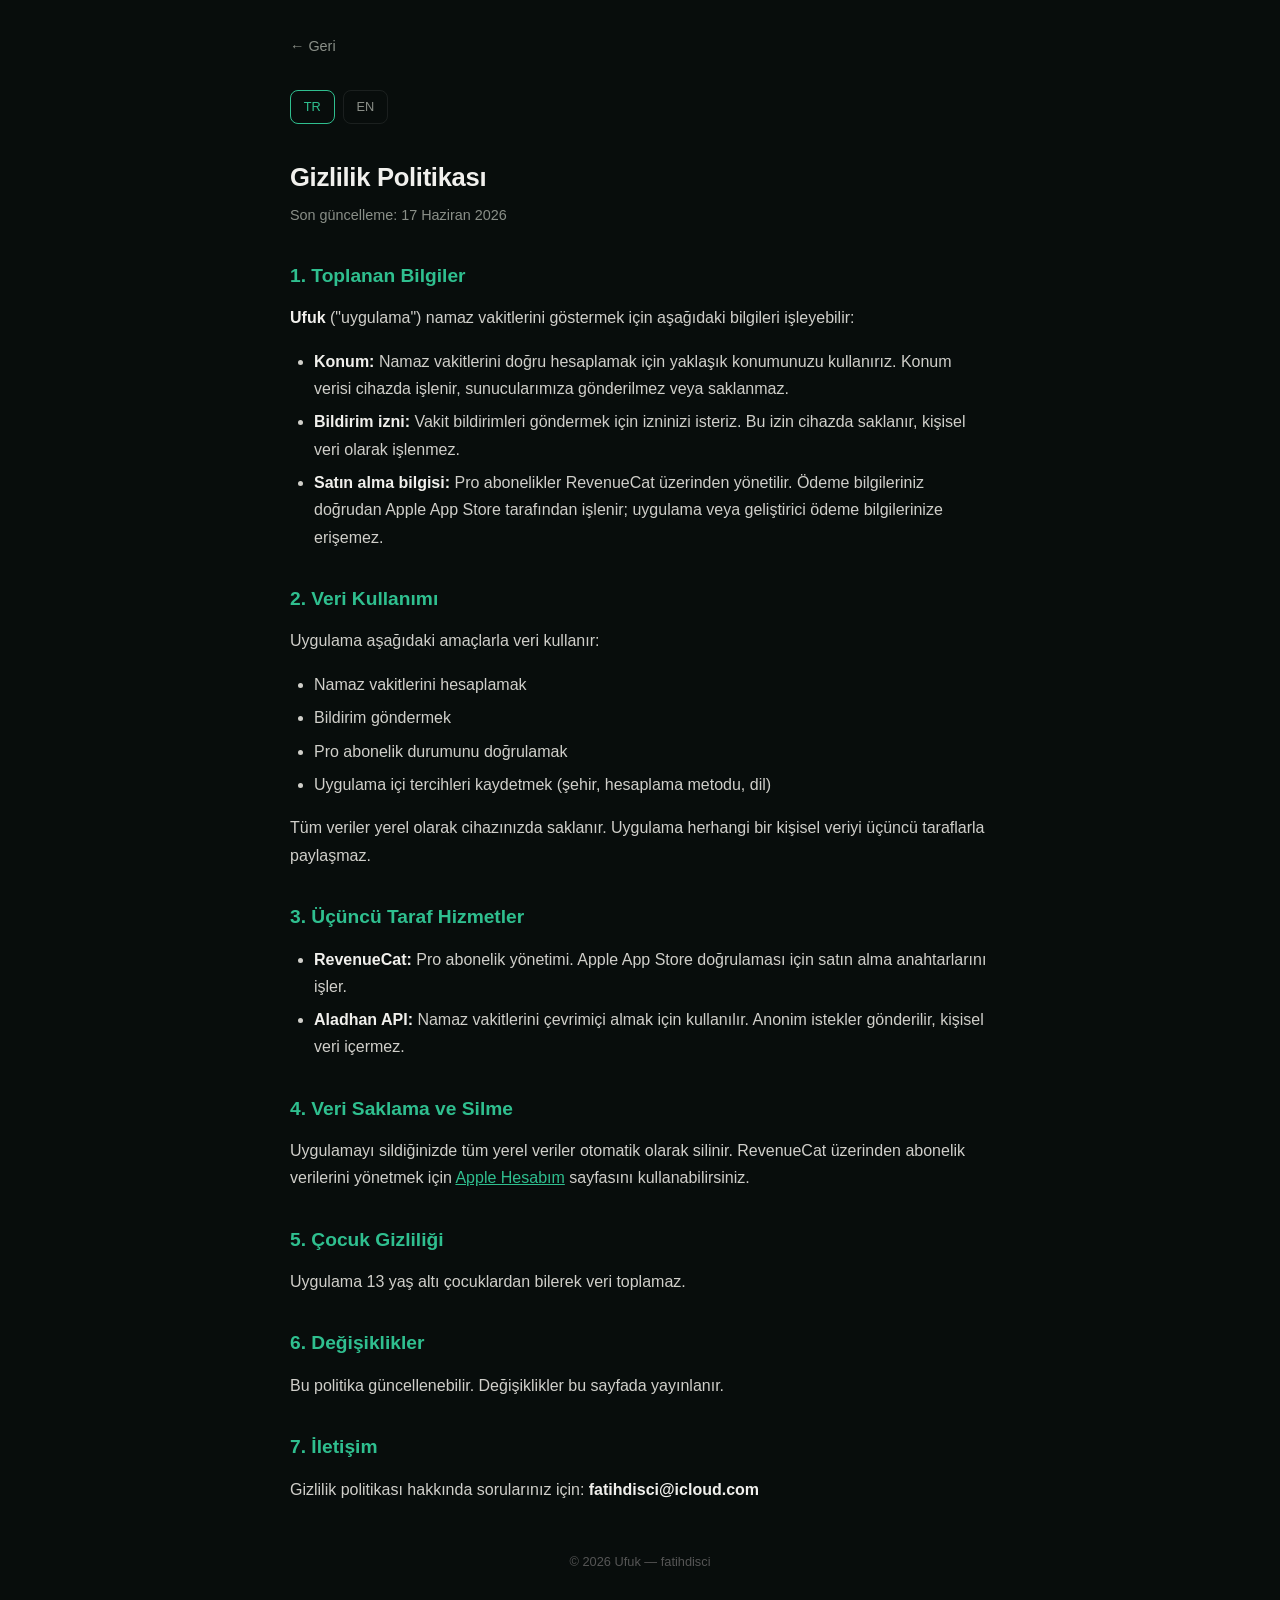
==== landing/gizlilik-politikasi.html @ 3b2e1c13 "feat(landing): yasal sayfalar — landing page + gizlilik + kullanım koşulları (TR/EN) - index.html (T" ====
<!DOCTYPE html>
<html lang="tr">
<head>
    <meta charset="UTF-8">
    <meta name="viewport" content="width=device-width, initial-scale=1.0">
    <title>Gizlilik Politikası — Ufuk</title>
    <link rel="stylesheet" href="style.css">
</head>
<body>
    <div class="container">
        <a href="index.html" class="back">← Geri</a>
        <div class="lang-bar">
            <a href="#" class="active">TR</a>
            <a href="privacy-policy.html">EN</a>
        </div>

        <h1>Gizlilik Politikası</h1>
        <p class="sub">Son güncelleme: 17 Haziran 2026</p>

        <h2>1. Toplanan Bilgiler</h2>
        <p><strong>Ufuk</strong> ("uygulama") namaz vakitlerini göstermek için aşağıdaki bilgileri işleyebilir:</p>
        <ul>
            <li><strong>Konum:</strong> Namaz vakitlerini doğru hesaplamak için yaklaşık konumunuzu kullanırız. Konum verisi cihazda işlenir, sunucularımıza gönderilmez veya saklanmaz.</li>
            <li><strong>Bildirim izni:</strong> Vakit bildirimleri göndermek için izninizi isteriz. Bu izin cihazda saklanır, kişisel veri olarak işlenmez.</li>
            <li><strong>Satın alma bilgisi:</strong> Pro abonelikler RevenueCat üzerinden yönetilir. Ödeme bilgileriniz doğrudan Apple App Store tarafından işlenir; uygulama veya geliştirici ödeme bilgilerinize erişemez.</li>
        </ul>

        <h2>2. Veri Kullanımı</h2>
        <p>Uygulama aşağıdaki amaçlarla veri kullanır:</p>
        <ul>
            <li>Namaz vakitlerini hesaplamak</li>
            <li>Bildirim göndermek</li>
            <li>Pro abonelik durumunu doğrulamak</li>
            <li>Uygulama içi tercihleri kaydetmek (şehir, hesaplama metodu, dil)</li>
        </ul>
        <p>Tüm veriler yerel olarak cihazınızda saklanır. Uygulama herhangi bir kişisel veriyi üçüncü taraflarla paylaşmaz.</p>

        <h2>3. Üçüncü Taraf Hizmetler</h2>
        <ul>
            <li><strong>RevenueCat:</strong> Pro abonelik yönetimi. Apple App Store doğrulaması için satın alma anahtarlarını işler.</li>
            <li><strong>Aladhan API:</strong> Namaz vakitlerini çevrimiçi almak için kullanılır. Anonim istekler gönderilir, kişisel veri içermez.</li>
        </ul>

        <h2>4. Veri Saklama ve Silme</h2>
        <p>Uygulamayı sildiğinizde tüm yerel veriler otomatik olarak silinir. RevenueCat üzerinden abonelik verilerini yönetmek için <a href="https://apps.apple.com/account/subscriptions" target="_blank">Apple Hesabım</a> sayfasını kullanabilirsiniz.</p>

        <h2>5. Çocuk Gizliliği</h2>
        <p>Uygulama 13 yaş altı çocuklardan bilerek veri toplamaz.</p>

        <h2>6. Değişiklikler</h2>
        <p>Bu politika güncellenebilir. Değişiklikler bu sayfada yayınlanır.</p>

        <h2>7. İletişim</h2>
        <p>Gizlilik politikası hakkında sorularınız için: <strong>fatihdisci@icloud.com</strong></p>

        <footer>© 2026 Ufuk — fatihdisci</footer>
    </div>
</body>
</html>
---- landing/style.css ----
* { margin: 0; padding: 0; box-sizing: border-box; }
body {
    font-family: -apple-system, BlinkMacSystemFont, 'SF Pro Display', 'Segoe UI', sans-serif;
    background: #080d0c;
    color: #f1f0ed;
    line-height: 1.7;
    padding: 2rem;
}
.container {
    max-width: 700px;
    margin: 0 auto;
}
.back {
    display: inline-flex; align-items: center; gap: 0.4rem;
    color: #8a8f88; text-decoration: none; font-size: 0.9rem;
    margin-bottom: 2rem;
}
.back:hover { color: #2fbf8f; }
h1 {
    font-size: 1.6rem; font-weight: 700;
    margin-bottom: 0.25rem; letter-spacing: -0.3px;
}
.sub { color: #8a8f88; font-size: 0.9rem; margin-bottom: 2rem; }
h2 {
    font-size: 1.2rem; font-weight: 600;
    margin-top: 2rem; margin-bottom: 0.75rem;
    color: #2fbf8f;
}
h3 {
    font-size: 1rem; font-weight: 600;
    margin-top: 1.5rem; margin-bottom: 0.5rem;
}
p { margin-bottom: 1rem; color: #d0cfca; }
ul { margin: 0.5rem 0 1rem 1.5rem; color: #d0cfca; }
ul li { margin-bottom: 0.4rem; }
strong { color: #f1f0ed; }
a { color: #2fbf8f; }
.lang-bar {
    display: flex; gap: 0.5rem; margin-bottom: 2rem;
}
.lang-bar a {
    padding: 0.3rem 0.8rem; border-radius: 8px; font-size: 0.8rem;
    color: #8a8f88; text-decoration: none;
    border: 1px solid rgba(255,255,255,0.08);
}
.lang-bar a.active { color: #2fbf8f; border-color: #2fbf8f; }
.lang-bar a:hover { color: #f1f0ed; }
footer { margin-top: 3rem; font-size: 0.8rem; color: #555; text-align: center; }
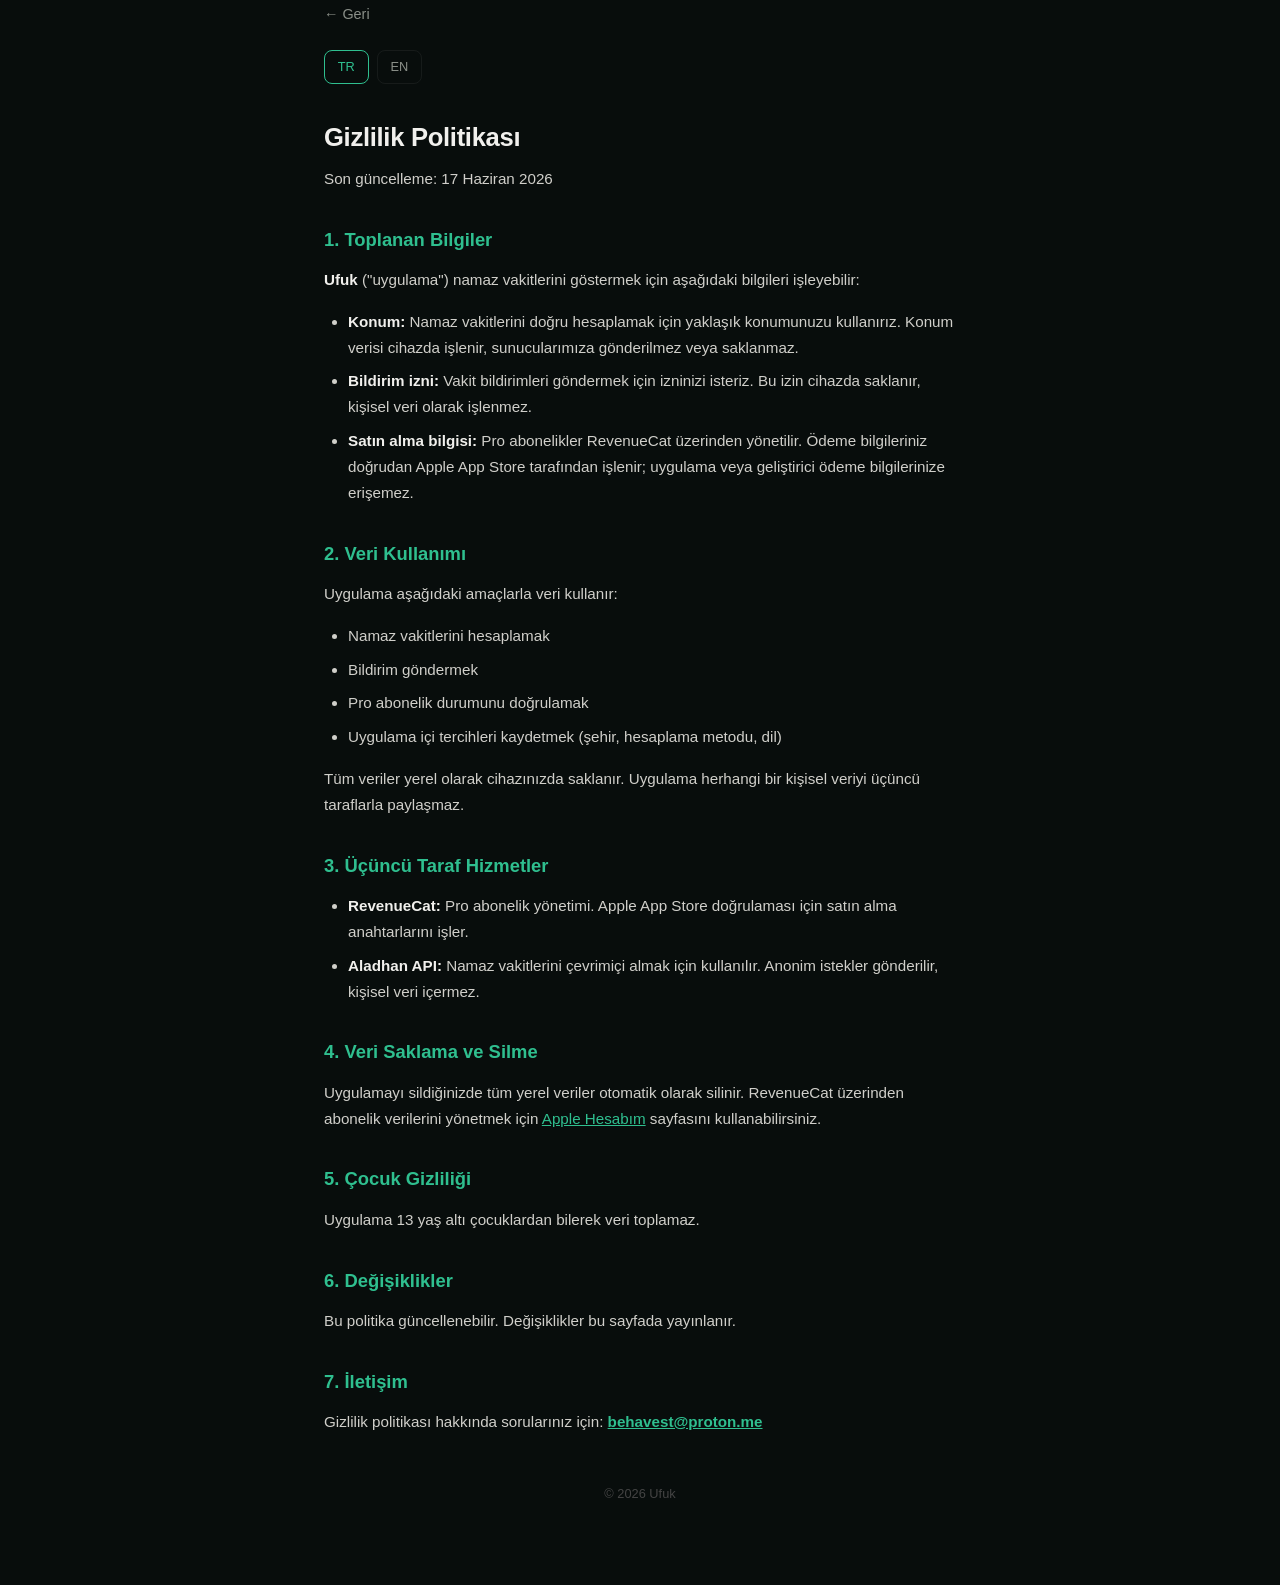
==== commit 07ad2be1: "feat: hesap silme + landing sayfası yeniden tasarım + email güncelleme Hesap Silme (App Store 5.1.1v" ====
--- a/landing/gizlilik-politikasi.html
+++ b/landing/gizlilik-politikasi.html
@@ -4,10 +4,10 @@
     <meta charset="UTF-8">
     <meta name="viewport" content="width=device-width, initial-scale=1.0">
     <title>Gizlilik Politikası — Ufuk</title>
-    <link rel="stylesheet" href="style.css">
+    <link rel="stylesheet" href="landing.css">
 </head>
 <body>
-    <div class="container">
+    <main class="policy">
         <a href="index.html" class="back">← Geri</a>
         <div class="lang-bar">
             <a href="#" class="active">TR</a>
@@ -51,9 +51,9 @@
         <p>Bu politika güncellenebilir. Değişiklikler bu sayfada yayınlanır.</p>
 
         <h2>7. İletişim</h2>
-        <p>Gizlilik politikası hakkında sorularınız için: <strong>fatihdisci@icloud.com</strong></p>
+        <p>Gizlilik politikası hakkında sorularınız için: <strong><a href="mailto:behavest@proton.me">behavest@proton.me</a></strong></p>
 
-        <footer>© 2026 Ufuk — fatihdisci</footer>
-    </div>
+        <footer>© 2026 Ufuk</footer>
+    </main>
 </body>
 </html>
--- a/landing/landing.css
+++ b/landing/landing.css
@@ -0,0 +1,113 @@
+:root { --bg: #080d0c; --surface: #111816; --text: #f1f0ed; --dim: #8a8f88; --accent: #2fbf8f; --border: rgba(255,255,255,0.06); }
+* { margin: 0; padding: 0; box-sizing: border-box; }
+body {
+    font-family: -apple-system, BlinkMacSystemFont, 'SF Pro Display', 'Segoe UI', sans-serif;
+    background: var(--bg); color: var(--text);
+    min-height: 100vh; display: flex; flex-direction: column;
+    -webkit-font-smoothing: antialiased; overflow-x: hidden;
+    line-height: 1.7;
+}
+
+/* ── Landing Page ── */
+
+header {
+    padding: 3rem 1.5rem 2rem; text-align: center; position: relative;
+}
+header::before {
+    content: ''; position: absolute; top: -50%; left: 50%; transform: translateX(-50%);
+    width: 600px; height: 600px; border-radius: 50%;
+    background: radial-gradient(circle, rgba(47,191,143,0.06) 0%, transparent 70%);
+    pointer-events: none;
+}
+.icon {
+    width: 96px; height: 96px;
+    background: linear-gradient(145deg, #1a3d32, #0f2a20);
+    border: 1px solid rgba(47,191,143,0.15);
+    border-radius: 24px; display: inline-flex; align-items: center; justify-content: center;
+    font-size: 2.8rem; margin-bottom: 1.25rem;
+    box-shadow: 0 8px 32px rgba(47,191,143,0.08); position: relative; z-index: 1;
+}
+h1 { font-size: 2.2rem; font-weight: 700; letter-spacing: -0.5px; position: relative; z-index: 1; }
+.sub { color: var(--dim); font-size: 1rem; margin-top: 0.4rem; position: relative; z-index: 1; }
+.lang-row { display: flex; gap: 0.4rem; justify-content: center; margin-top: 1.5rem; position: relative; z-index: 1; }
+.lang-row a {
+    padding: 0.4rem 1rem; border-radius: 8px; font-size: 0.85rem;
+    color: var(--dim); text-decoration: none; border: 1px solid var(--border); transition: all 0.2s;
+}
+.lang-row a.active, .lang-row a:hover { color: var(--text); border-color: rgba(255,255,255,0.15); background: rgba(255,255,255,0.04); }
+
+main { flex: 1; max-width: 520px; width: 100%; margin: 0 auto; padding: 0 1.5rem 3rem; }
+
+.card {
+    background: var(--surface); border: 1px solid var(--border);
+    border-radius: 16px; padding: 1.5rem; margin-bottom: 0.75rem;
+    transition: border-color 0.2s;
+}
+.card:hover { border-color: rgba(47,191,143,0.2); }
+.card h3 { font-size: 1.05rem; font-weight: 600; margin-bottom: 0.3rem; display: flex; align-items: center; gap: 0.5rem; }
+.card p { font-size: 0.9rem; color: var(--dim); line-height: 1.5; }
+.card .badge {
+    font-size: 0.65rem; background: var(--accent); color: var(--bg);
+    padding: 1px 8px; border-radius: 10px; font-weight: 700; text-transform: uppercase;
+}
+
+.features { margin: 1.5rem 0; }
+.features h2 { font-size: 0.8rem; text-transform: uppercase; letter-spacing: 0.5px; color: var(--dim); margin-bottom: 1rem; }
+.feature-row { display: flex; flex-wrap: wrap; gap: 0.6rem; margin-bottom: 1.5rem; }
+.tag {
+    padding: 0.45rem 0.9rem; border-radius: 10px; font-size: 0.85rem;
+    background: rgba(47,191,143,0.06); border: 1px solid rgba(47,191,143,0.12); color: var(--accent);
+}
+
+.store-btn { display: block; text-align: center; margin: 2rem 0 1.5rem; }
+.store-btn a {
+    display: inline-block; padding: 0.85rem 2rem;
+    background: var(--accent); color: var(--bg); border-radius: 14px;
+    font-weight: 600; font-size: 0.95rem; text-decoration: none; transition: all 0.2s;
+}
+.store-btn a:hover { filter: brightness(1.1); transform: scale(1.02); }
+.store-btn .soon { font-size: 0.8rem; color: var(--dim); margin-top: 0.5rem; }
+
+.legal-links { display: grid; grid-template-columns: 1fr 1fr; gap: 0.5rem; }
+.legal-links a {
+    display: flex; align-items: center; gap: 0.4rem;
+    padding: 0.75rem; border-radius: 12px; font-size: 0.85rem;
+    color: var(--text); text-decoration: none; border: 1px solid var(--border); transition: all 0.2s;
+}
+.legal-links a:hover { border-color: rgba(255,255,255,0.12); background: rgba(255,255,255,0.02); }
+
+footer { text-align: center; padding: 2rem 1.5rem; font-size: 0.8rem; color: #444; }
+footer a { color: #555; text-decoration: none; }
+footer a:hover { color: var(--accent); }
+
+/* ── Policy Pages ── */
+
+.policy { max-width: 680px; }
+.policy .back {
+    display: inline-flex; align-items: center; gap: 0.4rem;
+    color: var(--dim); text-decoration: none; font-size: 0.9rem; margin-bottom: 1.5rem;
+}
+.policy .back:hover { color: var(--accent); }
+.policy .lang-bar { display: flex; gap: 0.5rem; margin-bottom: 2rem; }
+.policy .lang-bar a {
+    padding: 0.3rem 0.8rem; border-radius: 8px; font-size: 0.8rem;
+    color: var(--dim); text-decoration: none; border: 1px solid var(--border);
+}
+.policy .lang-bar a.active { color: var(--accent); border-color: var(--accent); }
+.policy .lang-bar a:hover { color: var(--text); }
+.policy h1 { font-size: 1.6rem; margin-bottom: 0.25rem; letter-spacing: -0.3px; }
+.policy h2 {
+    font-size: 1.15rem; font-weight: 600; margin-top: 2rem; margin-bottom: 0.75rem; color: var(--accent);
+}
+.policy p { margin-bottom: 1rem; color: #d0cfca; font-size: 0.95rem; }
+.policy ul { margin: 0.5rem 0 1rem 1.5rem; color: #d0cfca; }
+.policy ul li { margin-bottom: 0.5rem; font-size: 0.95rem; }
+.policy strong { color: var(--text); }
+.policy a { color: var(--accent); }
+
+@media (max-width: 480px) {
+    header { padding: 2rem 1rem 1.5rem; }
+    .icon { width: 80px; height: 80px; font-size: 2.4rem; border-radius: 20px; }
+    h1 { font-size: 1.8rem; }
+    .legal-links { grid-template-columns: 1fr; }
+}
